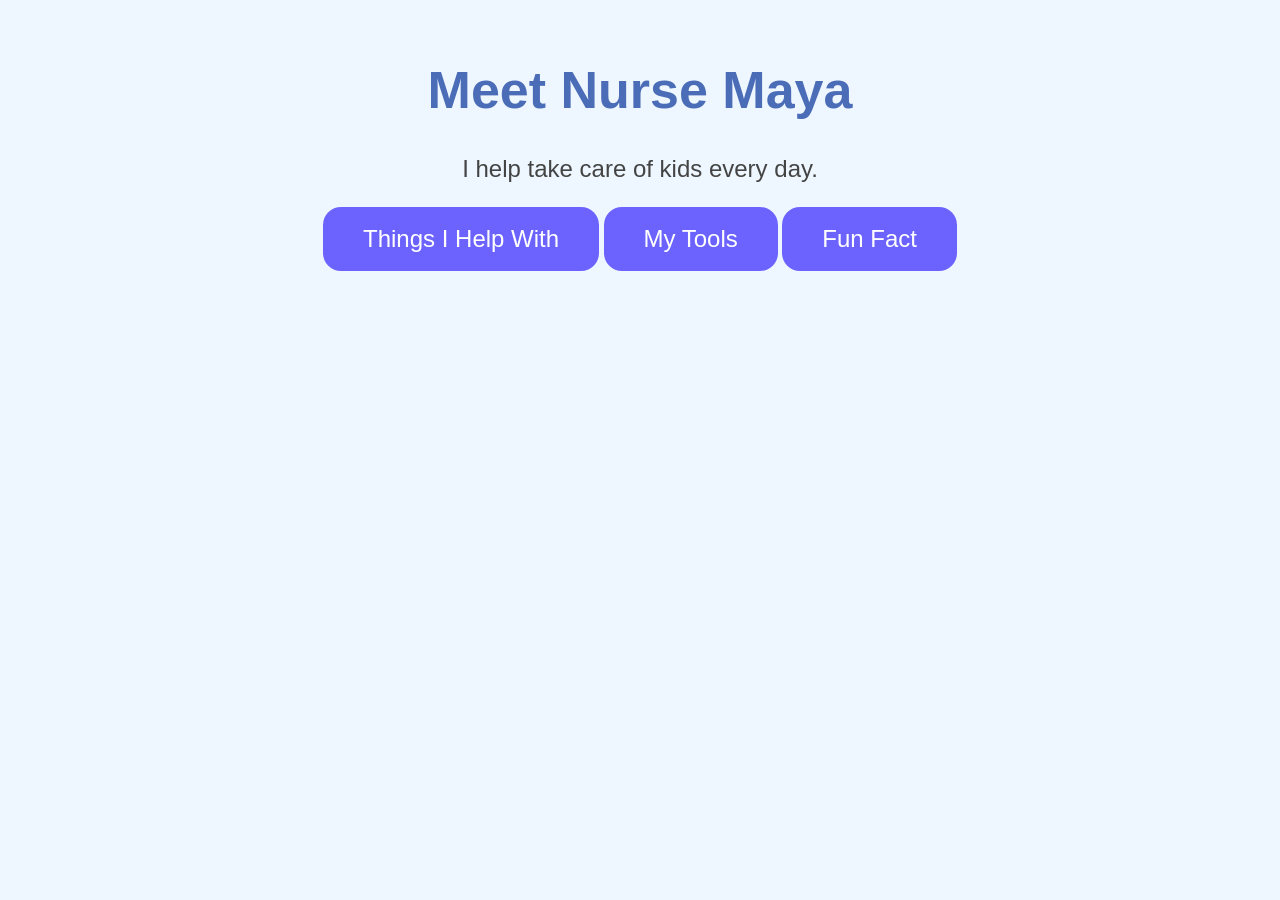
==== nurse.html @ df32a5fa "Initial Hospital Heroes project" ====
<!DOCTYPE html>
<html>

<head>
    <title>Nurse</title>
    <link rel="stylesheet" href="style.css">
</head>

<body>

<h1> Meet Nurse Maya</h1>

<p>I help take care of kids every day.</p>

<button onclick="showInfo('help')">Things I Help With</button>

<button onclick="showInfo('tools')">My Tools</button>

<button onclick="showInfo('fun')">Fun Fact</button>

<div id="popup" class="popup hidden" onclick="closePopup(event)">
    <div id="popupContent" onclick="event.stopPropagation()"></div>
</div>

<script src="script.js"></script>

</body>

</html>
---- style.css ----
body {
    background-color: #eef7ff;
    font-family: Arial, sans-serif;
    text-align: center;
    margin-top: 60px;
}

h1 {
    color: #4b6cb7;
    font-size: 52px;
}

p {
    font-size: 24px;
    color: #444;
}

button {
    background-color: #6C63FF;
    color: white;
    font-size: 24px;
    border: none;
    padding: 18px 40px;
    border-radius: 18px;
    cursor: pointer;
}

button:hover {
    background-color:#5a52d6;
}

.popup {
    position: fixed;
    bottom: 0;
    left: 0;
    right: 0;
    background: white;
    color: #333;
    padding: 25px;
    border-radius: 20px 20px 0 0;
    box-shadow: 0 -4px 20px rgba(0,0,0,0.2);
    font-size: 22px;
}

#popupContent {
    background: white;
    width: 100%;
    padding: 25px;
    border-radius: 20px 20px 0 0;
}

.hidden {
    display: none;
}
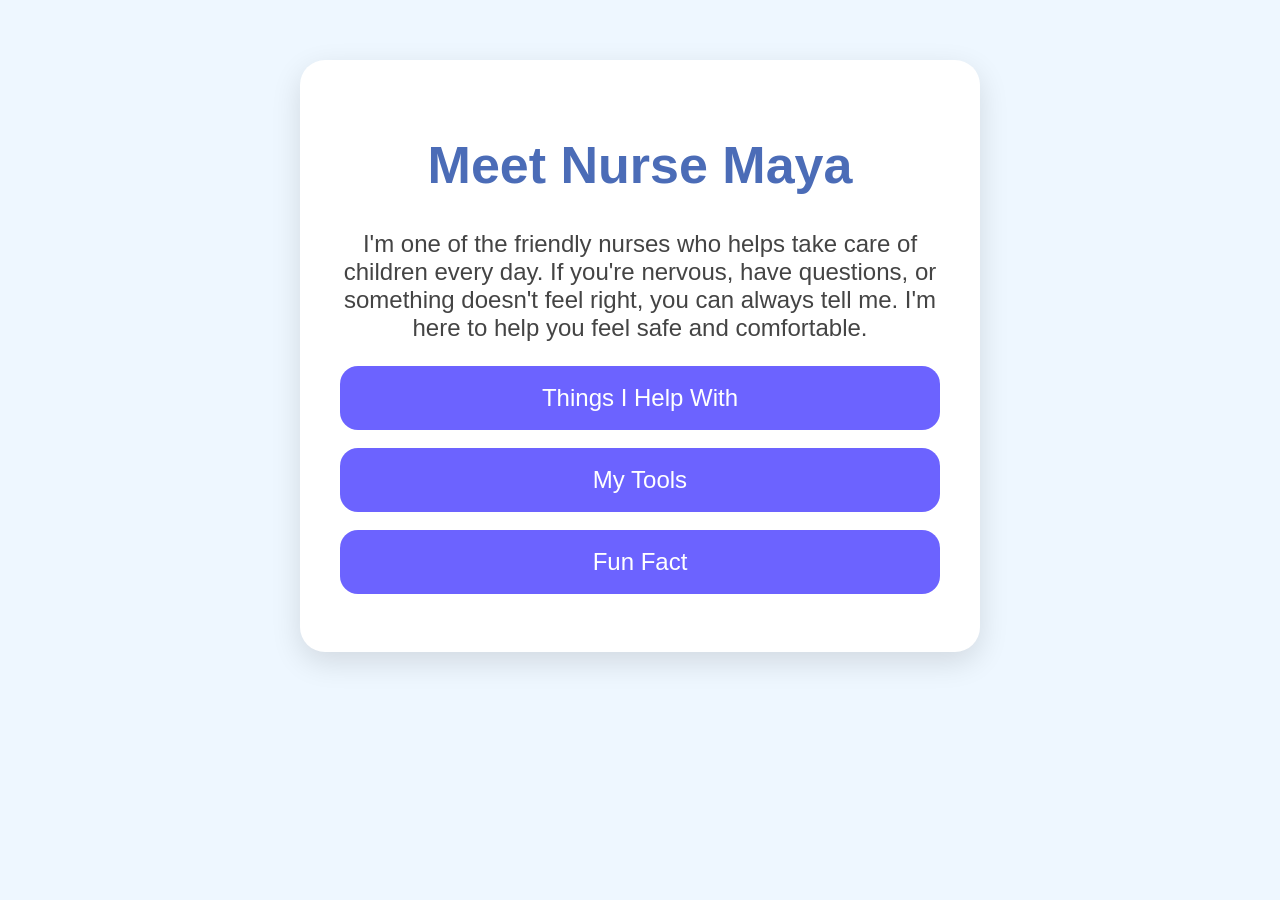
==== commit afa18203: "Improve Nurse page layout and styling" ====
--- a/nurse.html
+++ b/nurse.html
@@ -8,18 +8,35 @@
 
 <body>
 
+<div class="card">
+
 <h1> Meet Nurse Maya</h1>
 
-<p>I help take care of kids every day.</p>
+<p>I'm one of the friendly nurses who helps take care of children every day.
 
-<button onclick="showInfo('help')">Things I Help With</button>
+    If you're nervous, have questions, or something doesn't feel right, you can always tell me. I'm here to help you feel safe and comfortable.
+</p>
 
-<button onclick="showInfo('tools')">My Tools</button>
+<button onclick="showInfo('help')">
+Things I Help With
+</button>
 
-<button onclick="showInfo('fun')">Fun Fact</button>
+<button onclick="showInfo('tools')">
+My Tools
+</button>
 
-<div id="popup" class="popup hidden" onclick="closePopup(event)">
-    <div id="popupContent" onclick="event.stopPropagation()"></div>
+<button onclick="showInfo('fun')">
+Fun Fact
+</button>
+
+</div>
+
+<div id="popup" class="popup hidden" onclick="closePopup()">
+    
+    <div id="popupContent" class="popup-content" onclick="event.stopPropagation()">
+        <button class="close-btn" onclick="closePopup()">&times;</button>
+    </div>
+
 </div>
 
 <script src="script.js"></script>
--- a/style.css
+++ b/style.css
@@ -51,4 +51,37 @@
 
 .hidden {
     display: none;
+}
+
+.card {
+    background: white;
+    width: 600px;
+    margin: 40px auto;
+    padding: 40px;
+    border-radius: 25px;
+    box-shadow: 0 8px 20px rgba(0,0,0,0.15);
+}
+
+h2{
+    color:#6C63FF;
+}
+
+.card {
+    background: white;
+    max-width: 700px;
+    margin: 50px auto;
+    padding: 40px;
+    border-radius: 25px;
+    box-shadow: 0 10px 30px rgba(0,0,0,0.12);
+}
+
+.intro {
+    line-height: 1.7;
+    margin-bottom: 35px;
+}
+
+button {
+    display: block;
+    width: 100%;
+    margin: 18px 0;
 }
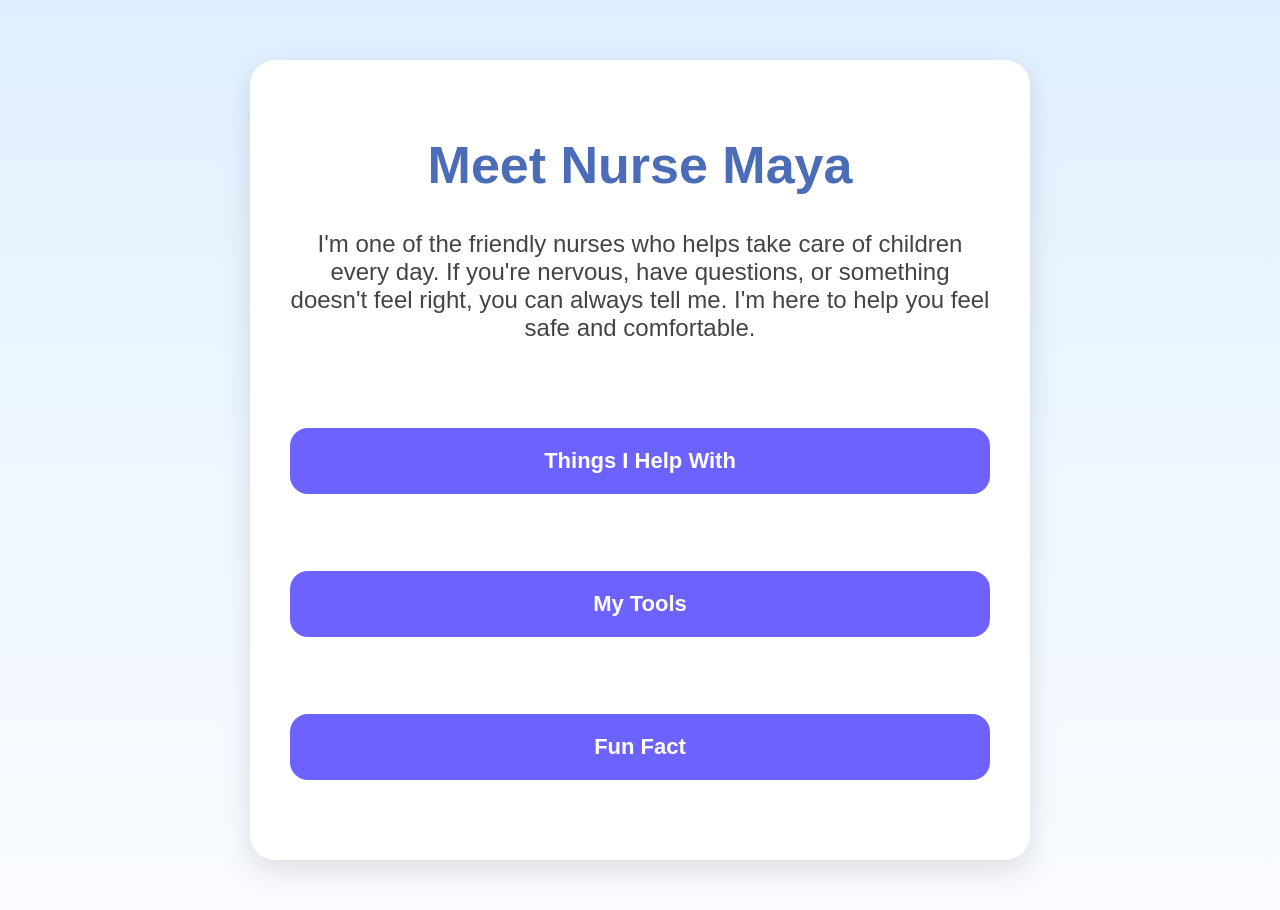
==== commit 2a1764c4: "Improve Nurse page layout and styling" ====
--- a/nurse.html
+++ b/nurse.html
@@ -11,6 +11,11 @@
 <div class="card">
 
 <h1> Meet Nurse Maya</h1>
+
+<div class="character-placeholder"
+</div>
+
+<p class="intro">
 
 <p>I'm one of the friendly nurses who helps take care of children every day.
 
--- a/style.css
+++ b/style.css
@@ -1,6 +1,11 @@
 body {
-    background-color: #eef7ff;
-    font-family: Arial, sans-serif;
+    background: linear-gradient(
+        180deg,
+        #dfefff,
+        #eef7ff,
+        #f9fbff 
+        );
+    font-family: "Trebuchet MS", "Verdana", sans-serif;
     text-align: center;
     margin-top: 60px;
 }
@@ -16,17 +21,27 @@
 }
 
 button {
-    background-color: #6C63FF;
-    color: white;
-    font-size: 24px;
-    border: none;
-    padding: 18px 40px;
-    border-radius: 18px;
-    cursor: pointer;
+   width:100%;
+   margin:15px 0;
+   padding:20px;
+
+   border:none;
+   border-radius:18px;
+
+   background:#6C63FF;
+   color:white;
+
+   font-size:22px;
+   font-weight:bold;
+
+   cursor:pointer;
+
+   transition: 0.25s;
 }
 
 button:hover {
-    background-color:#5a52d6;
+    background-color:#564bd9;
+    transform: translateY(-3px);
 }
 
 .popup {
@@ -53,15 +68,6 @@
     display: none;
 }
 
-.card {
-    background: white;
-    width: 600px;
-    margin: 40px auto;
-    padding: 40px;
-    border-radius: 25px;
-    box-shadow: 0 8px 20px rgba(0,0,0,0.15);
-}
-
 h2{
     color:#6C63FF;
 }
@@ -80,8 +86,7 @@
     margin-bottom: 35px;
 }
 
-button {
-    display: block;
-    width: 100%;
-    margin: 18px 0;
+.character-placeholder {
+    font-size:110px;
+    margin: 25px 0;
 }
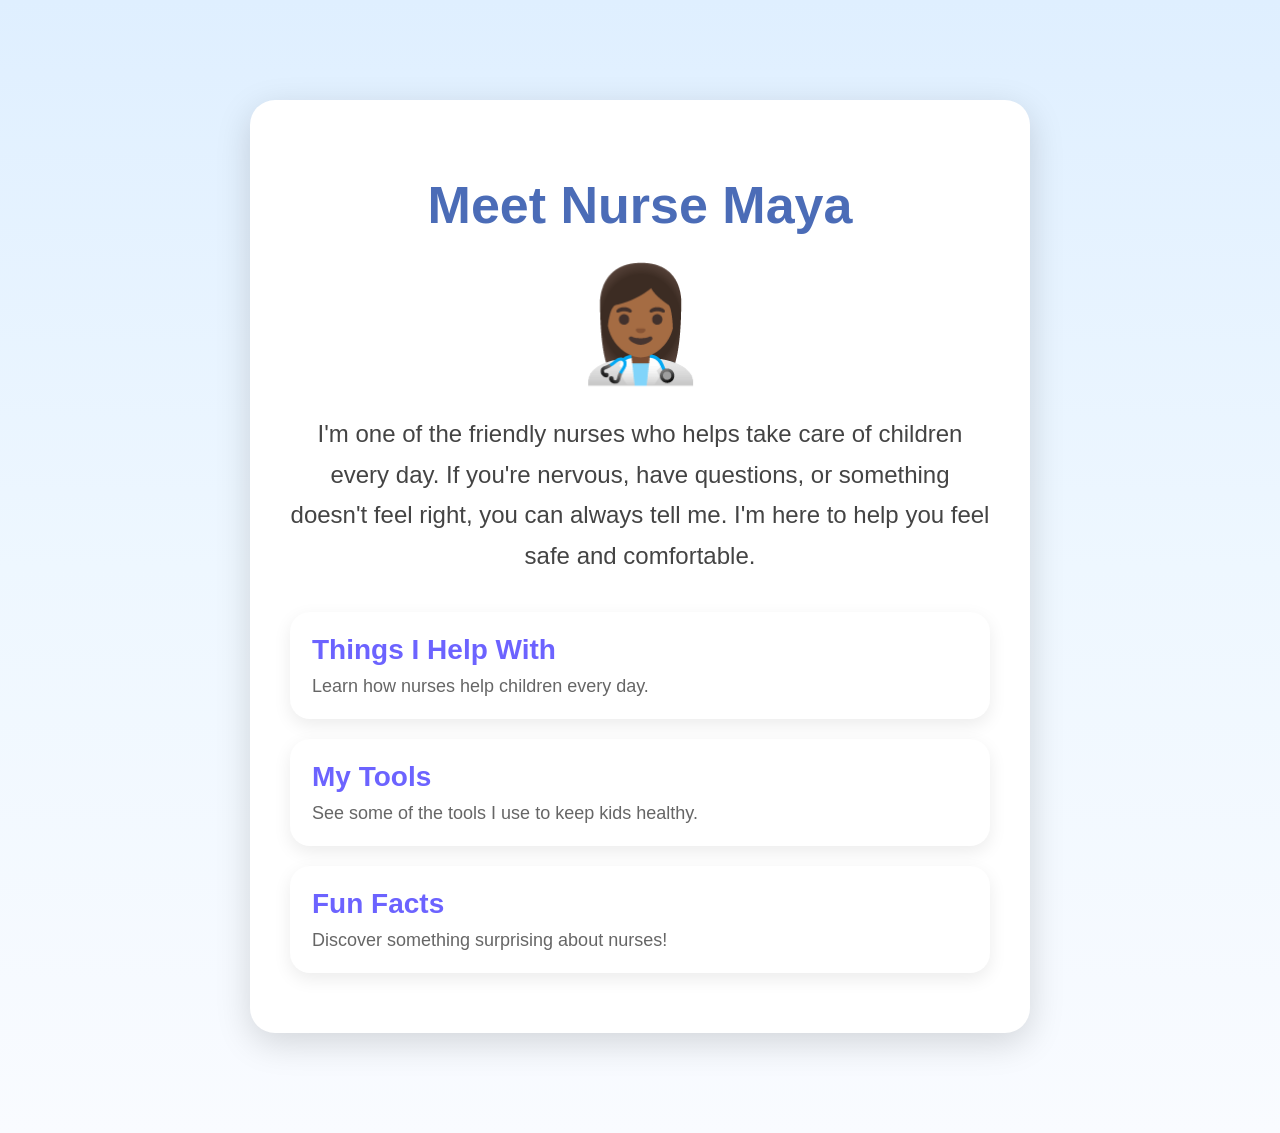
==== commit 737f228d: "Redesign Nurse page with interactive information cards" ====
--- a/nurse.html
+++ b/nurse.html
@@ -12,27 +12,30 @@
 
 <h1> Meet Nurse Maya</h1>
 
-<div class="character-placeholder"
+<div class="character-placeholder">
+    👩🏾‍⚕️
 </div>
 
 <p class="intro">
+I'm one of the friendly nurses who helps take care of children every day.
 
-<p>I'm one of the friendly nurses who helps take care of children every day.
-
-    If you're nervous, have questions, or something doesn't feel right, you can always tell me. I'm here to help you feel safe and comfortable.
+If you're nervous, have questions, or something doesn't feel right, you can always tell me. I'm here to help you feel safe and comfortable.
 </p>
 
-<button onclick="showInfo('help')">
-Things I Help With
-</button>
+<div class="info-card" onclick="showInfo('help')">
+    <h2>Things I Help With</h2>
+    <p>Learn how nurses help children every day.</p>
+</div>
 
-<button onclick="showInfo('tools')">
-My Tools
-</button>
+<div class="info-card" onclick="showInfo('tools')">
+    <h2>My Tools</h2>
+    <p>See some of the tools I use to keep kids healthy.</p>
+</div>
 
-<button onclick="showInfo('fun')">
-Fun Fact
-</button>
+<div class="info-card" onclick="showInfo('fun')">
+    <h2>Fun Facts</h2>
+    <p>Discover something surprising about nurses!</p>
+</div>
 
 </div>
 
--- a/style.css
+++ b/style.css
@@ -7,12 +7,14 @@
         );
     font-family: "Trebuchet MS", "Verdana", sans-serif;
     text-align: center;
-    margin-top: 60px;
+    margin: 0;
+    padding: 50px 20px;
 }
 
 h1 {
     color: #4b6cb7;
     font-size: 52px;
+    margin-bottom: 10px;
 }
 
 p {
@@ -78,7 +80,7 @@
     margin: 50px auto;
     padding: 40px;
     border-radius: 25px;
-    box-shadow: 0 10px 30px rgba(0,0,0,0.12);
+    box-shadow: 0 10px 35px rgba(0,0,0,0.15);
 }
 
 .intro {
@@ -89,4 +91,34 @@
 .character-placeholder {
     font-size:110px;
     margin: 25px 0;
+}
+
+.info-card {
+    background: #ffffff;
+    border-radius: 20px; 
+    padding: 20px;
+    margin: 20px 0;
+    text-align: left;
+    cursor: pointer;
+    border: 2px solid transparent;
+    box-shadow: 0 6px 18px rgba(0, 0, 0, 0.08);
+    transition: transform 0.2s, box-shadow 0.2s;
+}
+
+.info-card:hover {
+    transform: translateY(-4px);
+    box-shadow: 0 10px 24px rgba(0, 0, 0, 0.15);
+    border-color: #6C63FF;
+}
+
+.info-card h2 {
+    margin: 0 0 10px 0;
+    color: #6C63FF;
+    font-size: 28px;
+}
+
+.info-card p {
+    margin: 0;
+    font-size: 18px;
+    color: #666;
 }
